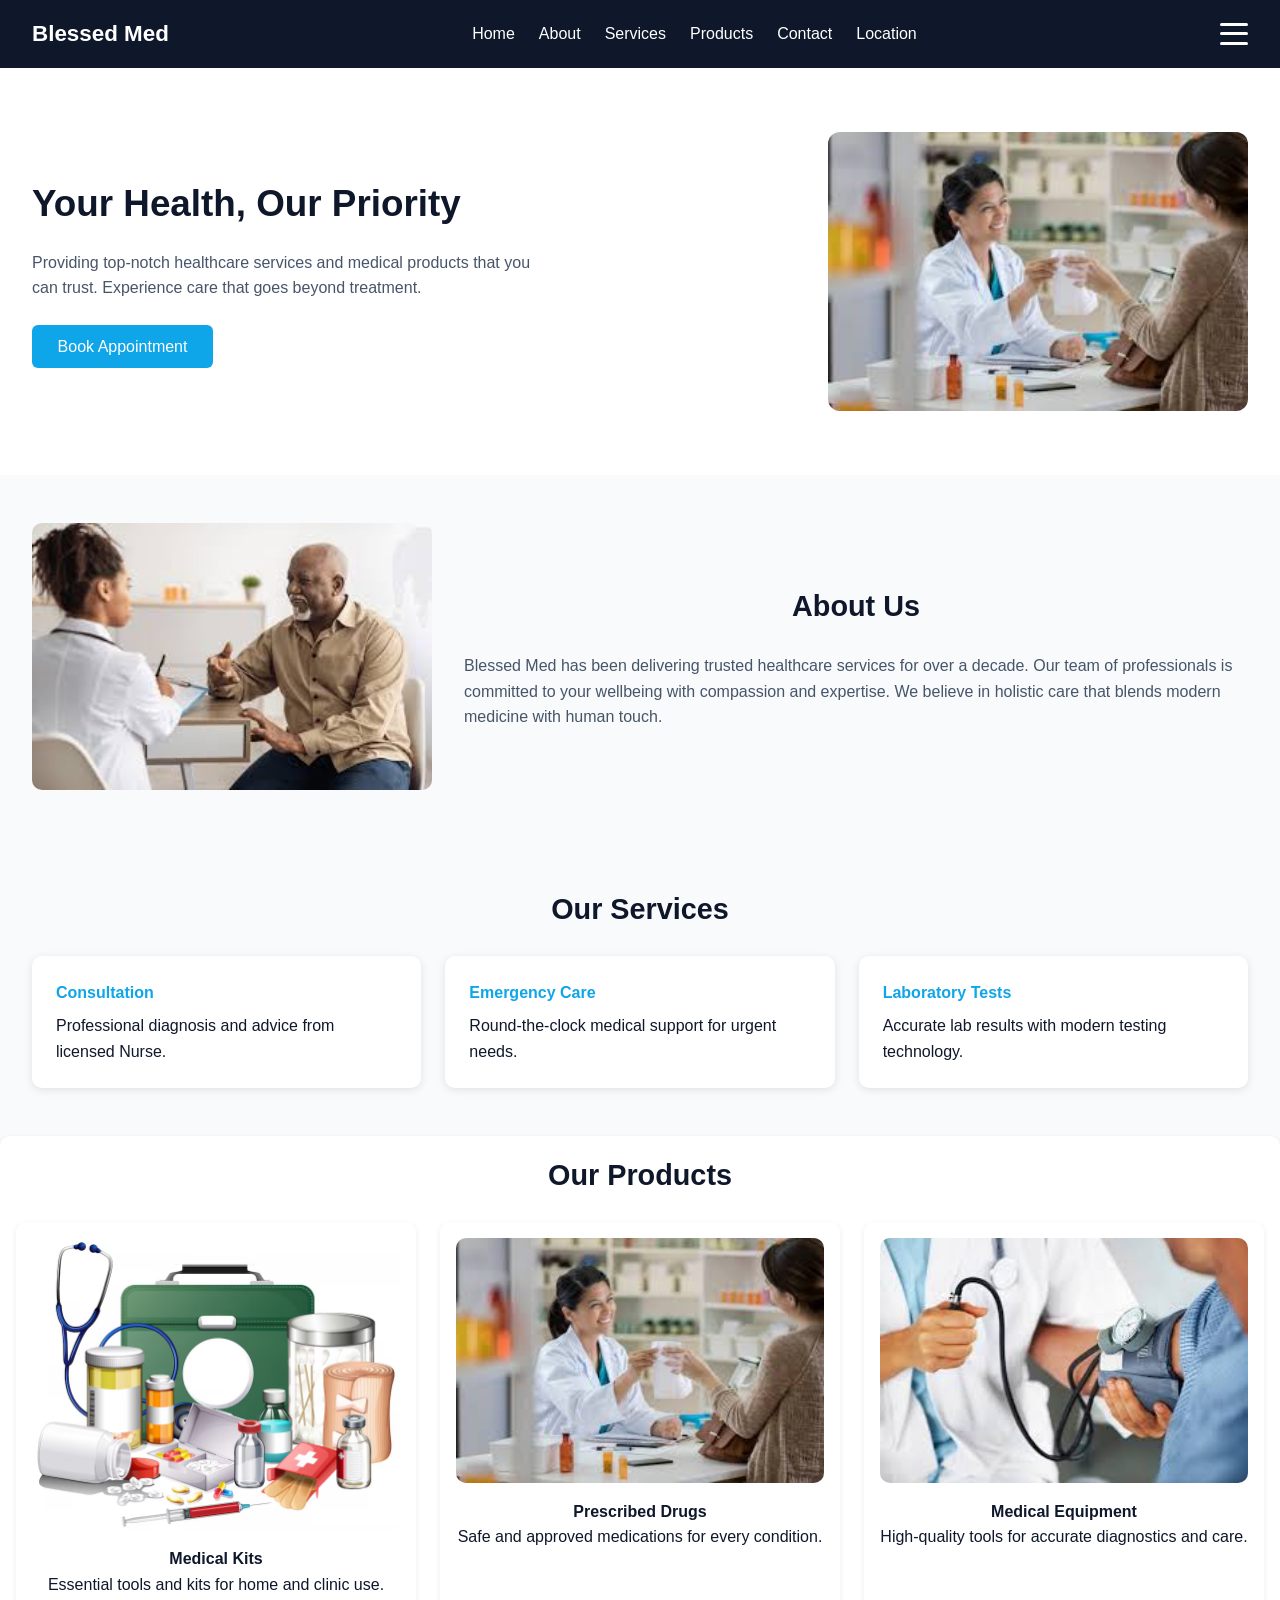
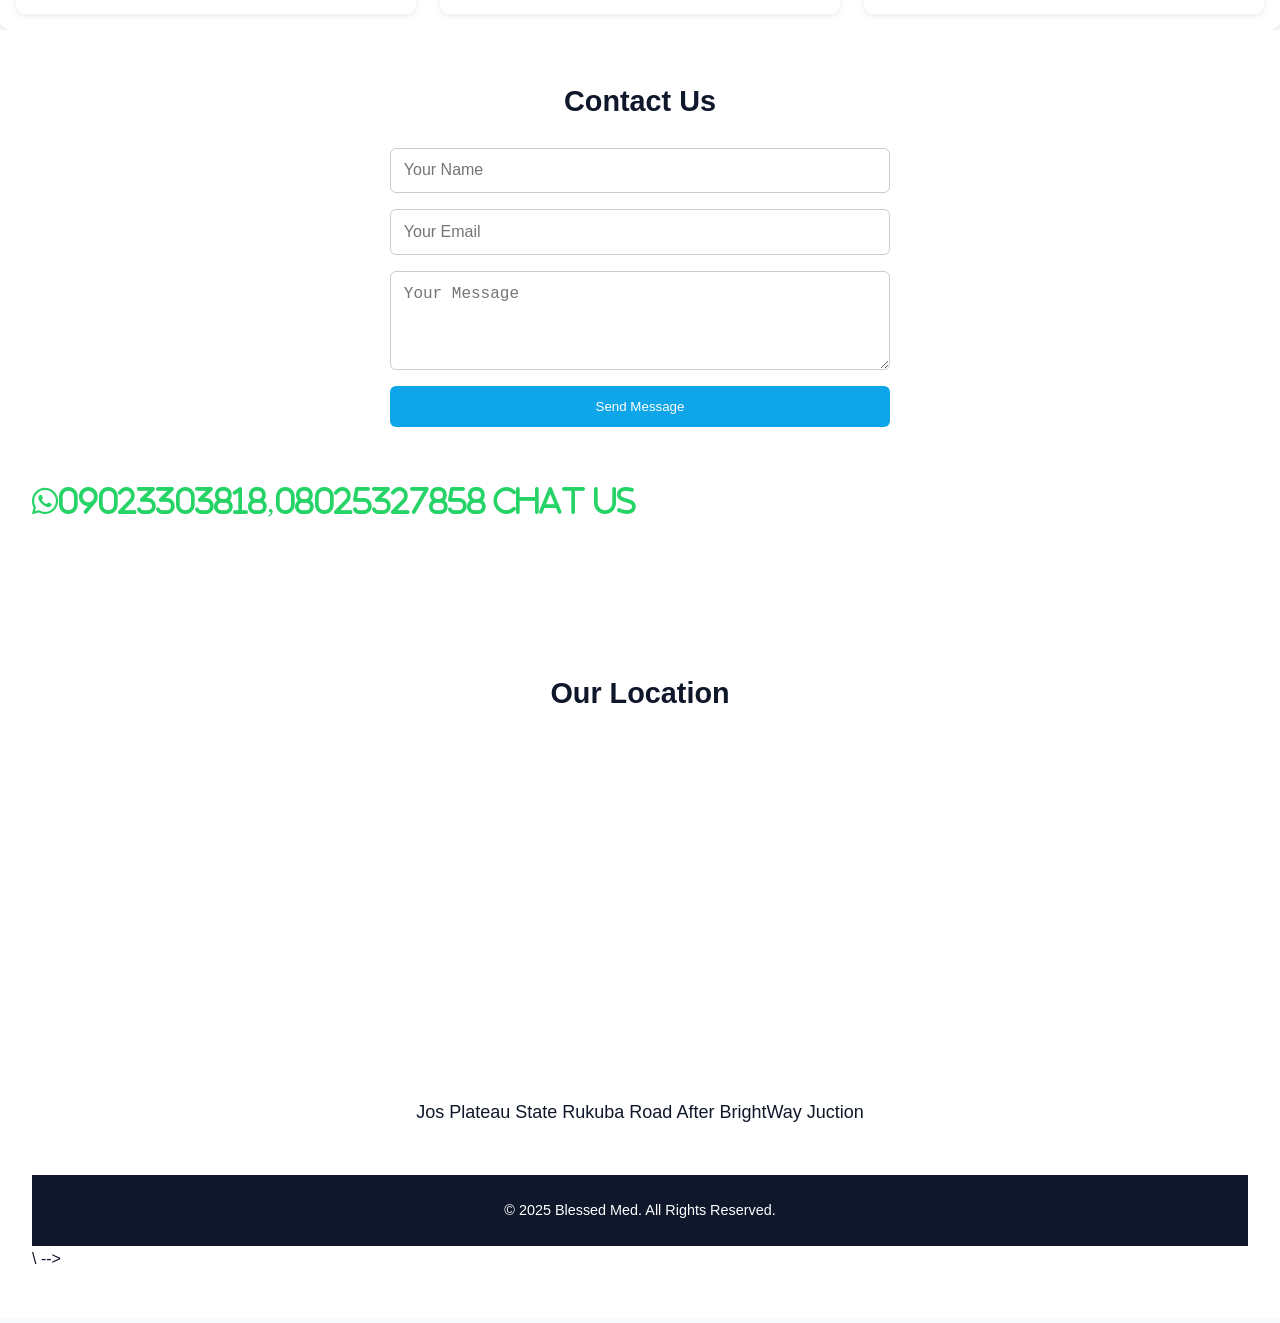
==== index.html @ 8f045bd2 "fourth commit" ====
<!DOCTYPE html>
<html lang="en">
<head>
    <meta charset="UTF-8">
    <meta name="viewport" content="width=device-width, initial-scale=1.0">
    <title>Medical</title>
    <link rel="stylesheet" href="stlyes.css">
    <link rel="stylesheet" href="https://cdnjs.cloudflare.com/ajax/libs/font-awesome/6.5.0/css/all.min.css">

</head>
<body>
<header>
  <h1>Blessed Med</h1>
  <nav>
    <a href="#home">Home</a>
    <a href="#about">About</a>
    <a href="#services">Services</a>
    <a href="#product">Products</a>
    <a href="#contact">Contact</a>
    <a href="#location">Location</a>
  </nav>

  <button class="hamburger" aria-label="menu">
    <span></span><span></span><span></span>
  </button>

  <div class="nav-links">
    <a href="#home">Home</a>
    <a href="#about">About</a>
    <a href="#services">Services</a>
    <a href="#product">Products</a>
    <a href="#contact">Contact</a>
    <a href="#location">Location</a>
  </div>
</header>

<section class="hero" id="home">
  <div class="hero-text">
    <h2>Your Health, Our Priority</h2>
    <p>Providing top-notch healthcare services and medical products that you can trust. 
    Experience care that goes beyond treatment.</p>
    <button>Book Appointment</button>
  </div>
  <img src="images.jpg" alt="doctor">
</section>

<section class="about" id="about">
  <img src="download.jpg" alt="about doctor">
  <div class="about-text">
    <h3 class="section-title">About Us</h3>
    <p>Blessed Med has been delivering trusted healthcare services for over a decade. 
       Our team of professionals is committed to your wellbeing with compassion and expertise. 
       We believe in holistic care that blends modern medicine with human touch.</p>
  </div>
</section>

<section class="services" id="services">
  <h3 class="section-title">Our Services</h3>
  <div class="service-grid">
    <div class="card">
      <h4>Consultation</h4>
      <p>Professional diagnosis and advice from licensed Nurse.</p>
    </div>
    <div class="card">
      <h4>Emergency Care</h4>
      <p>Round-the-clock medical support for urgent needs.</p>
    </div>
    <div class="card">
      <h4>Laboratory Tests</h4>
      <p>Accurate lab results with modern testing technology.</p>
    </div>
  </div>
</section>

<section class="product" id="product">
  <h3 class="section-title">Our Products</h3>
  <div class="product-grid">
    <div class="product">
      <img src="many-medical-equipments-medicine-white-background_1308-43331.jpg" alt="Medical supplies">
      <h4>Medical Kits</h4>
      <p>Essential tools and kits for home and clinic use.</p>
    </div>
    <div class="product">
      <img src="images.jpg" alt="Medicine">
      <h4>Prescribed Drugs</h4>
      <p>Safe and approved medications for every condition.</p>
    </div>
    <div class="product">
      <img src="images (1).jpg" alt="Equipment">
      <h4>Medical Equipment</h4>
      <p>High-quality tools for accurate diagnostics and care.</p>
    </div>
  </div>
</section>

<section class="contact" id="contact">
  <h3 class="section-title">Contact Us</h3>
  <form>
    <input type="text" placeholder="Your Name" required>
    <input type="email" placeholder="Your Email" required>
    <textarea rows="4" placeholder="Your Message"></textarea>
    <button type="submit">Send Message</button>
  </form>
  <br><br>
  

<div class="number">
  <i class="fa-brands fa-whatsapp">09023303818,08025327858 Chat Us</i>
</div>
  
  <!-- <div class="contact info">
    For more information Here is our contact details <br>
    WhatsApp no:. <br>

    Email Adrress :divinedivinefavour9@gmail.com


  </div>
</section> -->

<section>
  <div>
    
  </div>
</section>

<section class="location" id="location">
  <h3 class="section-title">Our Location</h3>
  <iframe 
    src="https://www.google.com/maps/place/Brightway+Junction/@9.9276254,8.8553829,16.98z/data=!4m6!3m5!1s0x105373eff0c542db:0x79191d7c05453901!8m2!3d9.9276564!4d8.8579765!16s%2Fg%2F11gt9wjpm_?entry=ttu&g_ep=EgoyMDI1MTAyOS4yIKXMDSoASAFQAw%3D%3D" 
    width="100%" height="400" style="border:0; border-radius:8px;" 
    allowfullscreen="" loading="lazy" referrerpolicy="no-referrer-when-downgrade">
  </iframe>

  <div class="h1 ">
    Jos Plateau State Rukuba Road After BrightWay Juction
  </div>
</section>

<footer>
  &copy; 2025 Blessed Med. All Rights Reserved.
</footer>

<script>
  const hamburger = document.querySelector('.hamburger');
  const navMenu = document.querySelector('.nav-links');

  hamburger.addEventListener('click', () => {
    hamburger.classList.toggle('active');
    navMenu.classList.toggle('active');
  });

  document.querySelectorAll('.nav-links a').forEach(link =>
    link.addEventListener('click', () => {
      hamburger.classList.remove('active');
      navMenu.classList.remove('active');
    })
  );
</script>




</body>
</html>











\






 -->
---- stlyes.css ----
/* === Base === */
   :root {
    --primary: #0ea5e9;
    --dark: #0f172a;
    --light: #f8fafc;
  }
  * { box-sizing: border-box; margin:0; padding:0; }
  body { font-family: 'Segoe UI', Arial, sans-serif; background:var(--light); color:var(--dark); line-height:1.6; }

  /* ===== HEADER ===== */
  header {
    background:var(--dark);
    color:#fff;
    display:flex;
    align-items:center;
    justify-content:space-between;
    padding:1rem 2rem;
    position:sticky; top:0;
    z-index:1000;
  }
  header h1 { font-size:1.4rem; font-weight:600; }

  nav { display:flex; gap:1.5rem; }
  nav a {
    color:#fff; text-decoration:none;
    transition:color .2s;
  }
  nav a:hover { color:var(--primary); }

  /* ===== HAMBURGER ===== */
  .hamburger {
   display: flex;
    width:28px; height:22px;
    background:none; border:none;
    cursor:pointer; position:relative;
  align-items: center;
  gap: 1rem;
}

  
  .hamburger span {
    position:absolute; left:0; right:0;
    height:3px; background:#fff;
    border-radius:2px; transition:.3s;
  }
  .hamburger span:nth-child(1){ top:0; }
  .hamburger span:nth-child(2){ top:9px; }
  .hamburger span:nth-child(3){ bottom:0; }
  .hamburger.active span:nth-child(1){ transform:rotate(45deg) translateY(9px); }
  .hamburger.active span:nth-child(2){ opacity:0; }
  .hamburger.active span:nth-child(3){ transform:rotate(-45deg) translateY(-9px); }

  /* Mobile nav menu */
  .nav-links {
    position:fixed; top:0; right:-100%;
    width:60%; height:100%;
    background:var(--dark);
    display:flex; flex-direction:column;
    align-items:center; justify-content:center;
    gap:1.5rem; transition:right .3s;
  }
  .nav-links.active { right:0; }

  /* ===== HERO ===== */
  .hero {
    display:flex; align-items:center; justify-content:space-between;
    padding:4rem 2rem; background:#fff;
    flex-wrap:wrap;
  }
  .hero-text { max-width:500px; }
  .hero-text h2 { font-size:2.3rem; margin-bottom:1rem; }
  .hero-text p { color:#475569; margin-bottom:1.5rem; }
  .hero-text button {
    background:var(--primary); color:#fff; border:none;
    padding:.8rem 1.6rem; border-radius:6px; font-size:1rem; cursor:pointer;
    transition:background .2s;
  }
  .hero-text button:hover { background:#0284c7; }
  .hero img { width:420px; max-width:100%; border-radius:12px; }

  /* ===== SECTIONS ===== */
  section { padding:3rem 2rem; }
  h3.section-title { text-align:center; font-size:1.8rem; margin-bottom:1.5rem; }

  /* About */
  .about { background:var(--light); display:flex; gap:2rem; flex-wrap:wrap; align-items:center; }
  .about img { width:400px; max-width:100%; border-radius:10px; }
  .about-text { flex:1; }
  .about-text p { color:#475569; }

  /* Services */
  .service-grid {
    display:grid;
    grid-template-columns:repeat(auto-fit,minmax(250px,1fr));
    gap:1.5rem;
  }
  .card {
    background:#fff; border-radius:10px; padding:1.5rem;
    box-shadow:0 2px 8px rgba(0,0,0,0.1);
  }
  .card h4 { margin-bottom:.5rem; color:var(--primary); }

  /* Product */
  .product-grid {
    display:grid; grid-template-columns:repeat(auto-fit,minmax(250px,1fr));
    gap:1.5rem;
  }
  .product {
    background:#fff; border-radius:10px; padding:1rem;
    text-align:center; box-shadow:0 2px 6px rgba(0,0,0,0.08);
  }
  .product img { width:100%; border-radius:10px; margin-bottom:.5rem; }

  /* Contact */
  .contact { background:#fff; }
  .contact form {
    max-width:500px; margin:0 auto; display:flex; flex-direction:column; gap:1rem;
  }
  .contact input, .contact textarea {
    padding:.8rem; border:1px solid #ccc; border-radius:6px;
    font-size:1rem; width:100%;
  }
  .contact button {
    background:var(--primary); color:#fff; border:none;
    padding:.8rem; border-radius:6px; cursor:pointer;
  }
  .contact button:hover { background:#0284c7; }

  /* Location */
  .location iframe {
    width:100%; height:350px; border:0; border-radius:8px;
    
  }
.h1{
  text-align: center;
  font-size: large;
}

.fa-whatsapp {
  color: #25D366;
  font-size: 30px;
  justify-content: center;
}

.number{
  color: black;
  font-size: 30px;
}

.contact info{
  text-align: center;
  color: #0f172a;
  justify-content: center;
  display: inline-flex;
}


    /* .location iframe { height: 400px; } */


  /* Footer */
  footer {
    background:var(--dark); color:#fff;
    text-align:center; padding:1.5rem; font-size:.9rem;
  }

  /* ===== MEDIA QUERIES ===== */
  @media (max-width:900px){
    .hero { flex-direction:column; text-align:center; }
    .hero img { margin-top:2rem; }
    .about { flex-direction:column; text-align:center; }
  }
  @media (max-width:700px){
    nav { display:none; }
    .hamburger { display:block; }
  }
  @media (max-width:480px){
    .hero-text h2 { font-size:1.8rem; }
    h3.section-title { font-size:1.5rem; }
  }
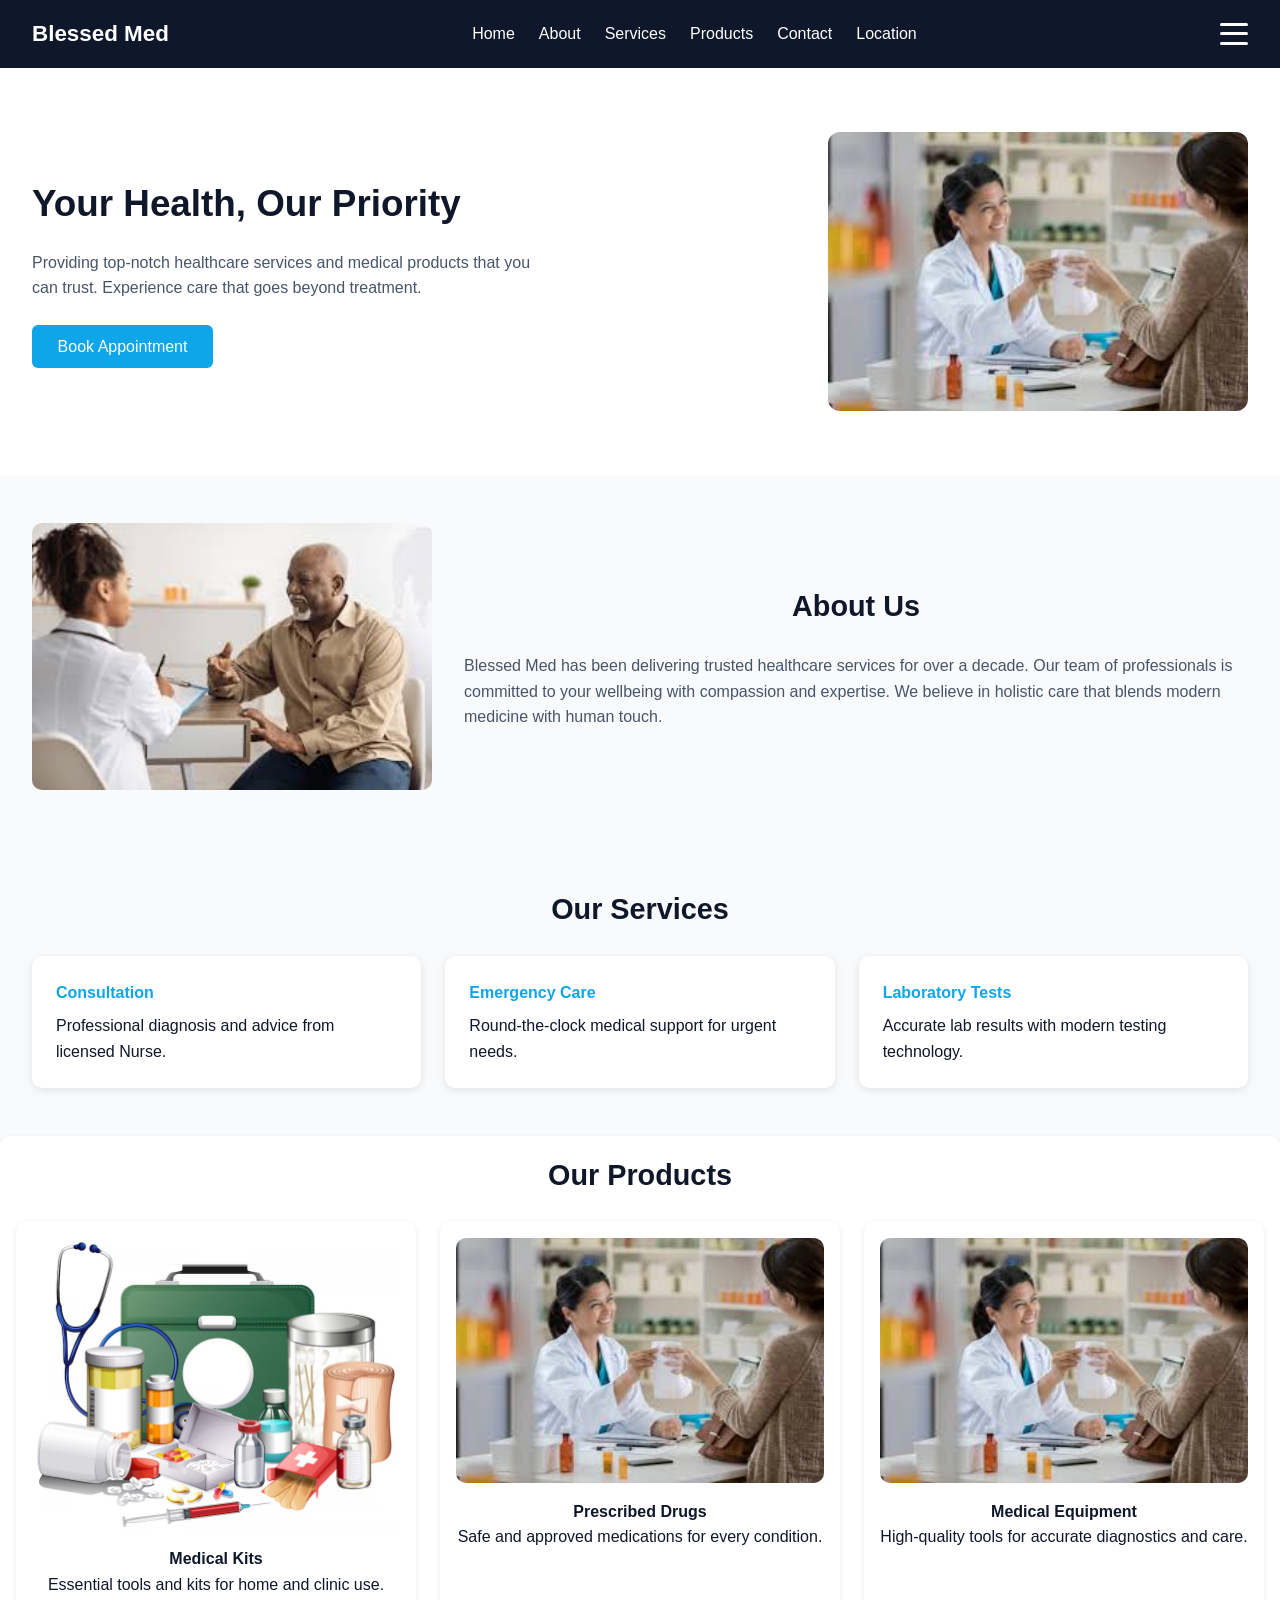
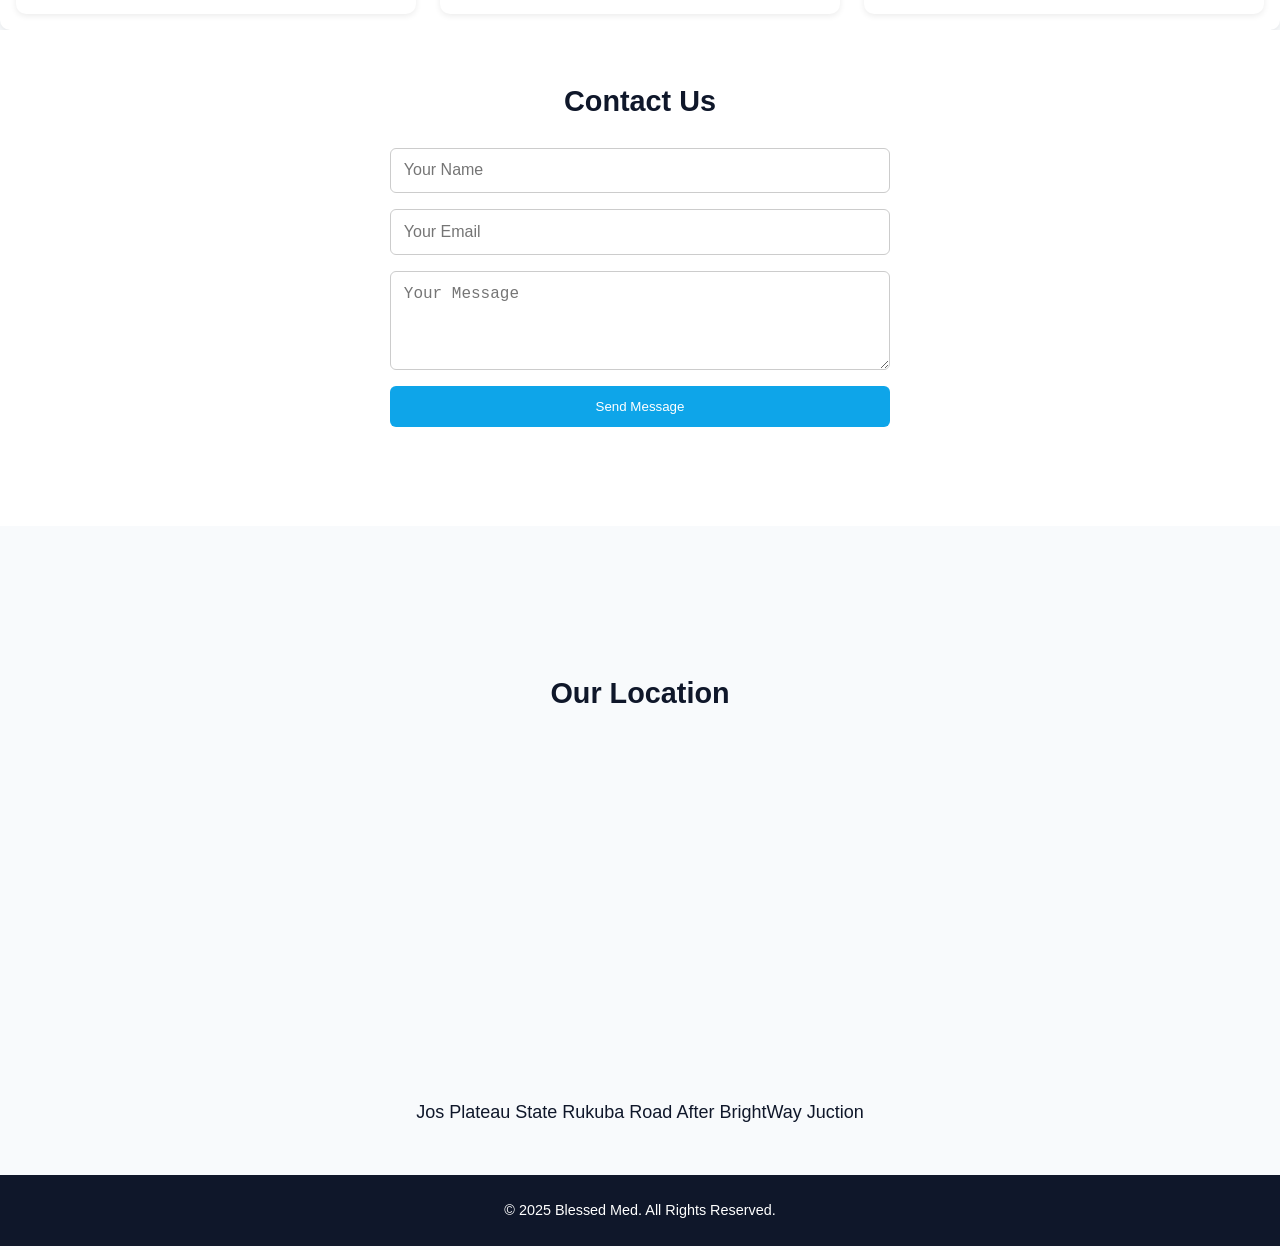
==== commit ff562795: "changes" ====
--- a/index.html
+++ b/index.html
@@ -86,7 +86,7 @@
       <p>Safe and approved medications for every condition.</p>
     </div>
     <div class="product">
-      <img src="images (1).jpg" alt="Equipment">
+      <img src="images.jpg" alt="Equipment">
       <h4>Medical Equipment</h4>
       <p>High-quality tools for accurate diagnostics and care.</p>
     </div>
@@ -104,19 +104,8 @@
   <br><br>
   
 
-<div class="number">
-  <i class="fa-brands fa-whatsapp">09023303818,08025327858 Chat Us</i>
-</div>
-  
-  <!-- <div class="contact info">
-    For more information Here is our contact details <br>
-    WhatsApp no:. <br>
-
-    Email Adrress :divinedivinefavour9@gmail.com
-
-
-  </div>
-</section> -->
+
+</section> 
 
 <section>
   <div>
@@ -174,55 +163,55 @@
 
 
 
-\
-
-
-
-
-
-
- -->
-
-
-
-
-
-
-
-
-
-
-
-
-
-
-
-
-
-
-
-
-
-
-
-
-
-
-
-
-
-
-
-
-
-
-
-
-
-
-
-
-
-
-
-
+
+
+
+
+
+
+
+ 
+
+
+
+
+
+
+
+
+
+
+
+
+
+
+
+
+
+
+
+
+
+
+
+
+
+
+
+
+
+
+
+
+
+
+
+
+
+
+
+
+
+
+
+
--- a/stlyes.css
+++ b/stlyes.css
@@ -97,6 +97,7 @@
   .card {
     background:#fff; border-radius:10px; padding:1.5rem;
     box-shadow:0 2px 8px rgba(0,0,0,0.1);
+    gap: 2px;
   }
   .card h4 { margin-bottom:.5rem; color:var(--primary); }
 
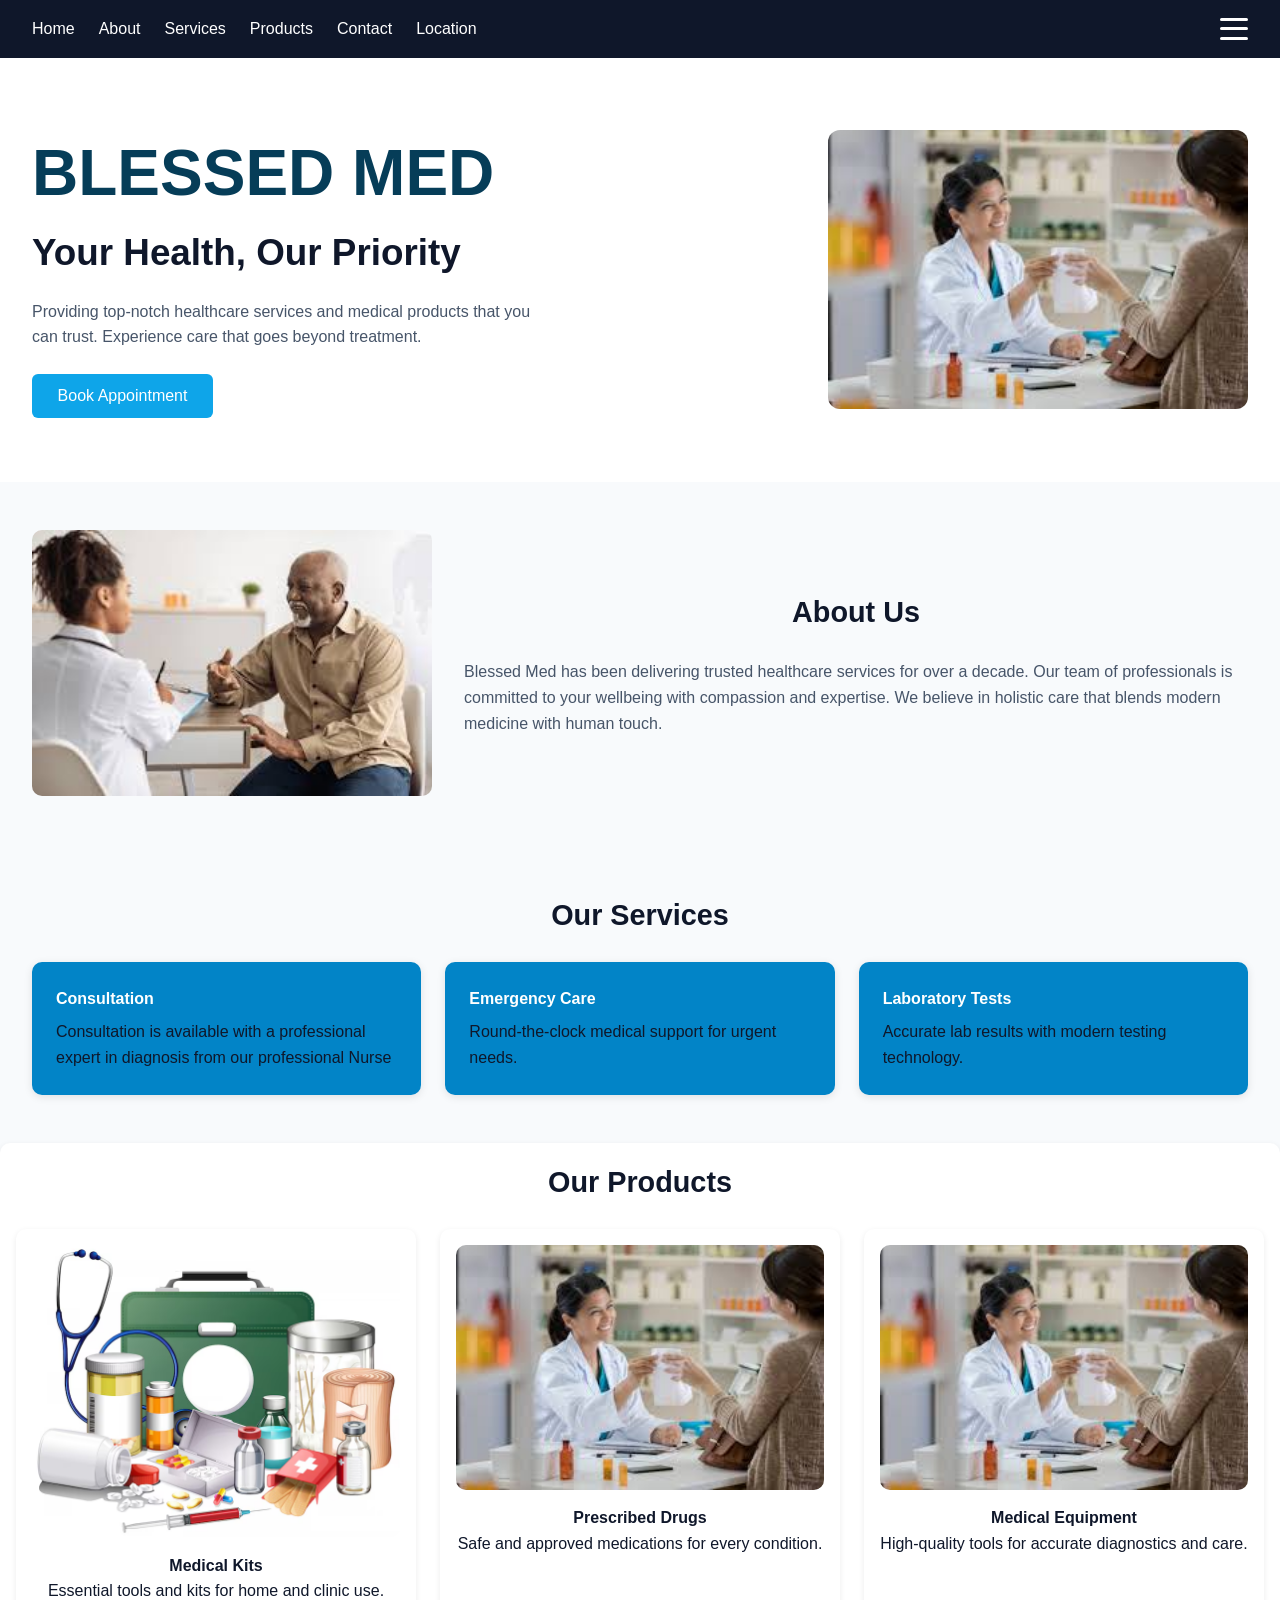
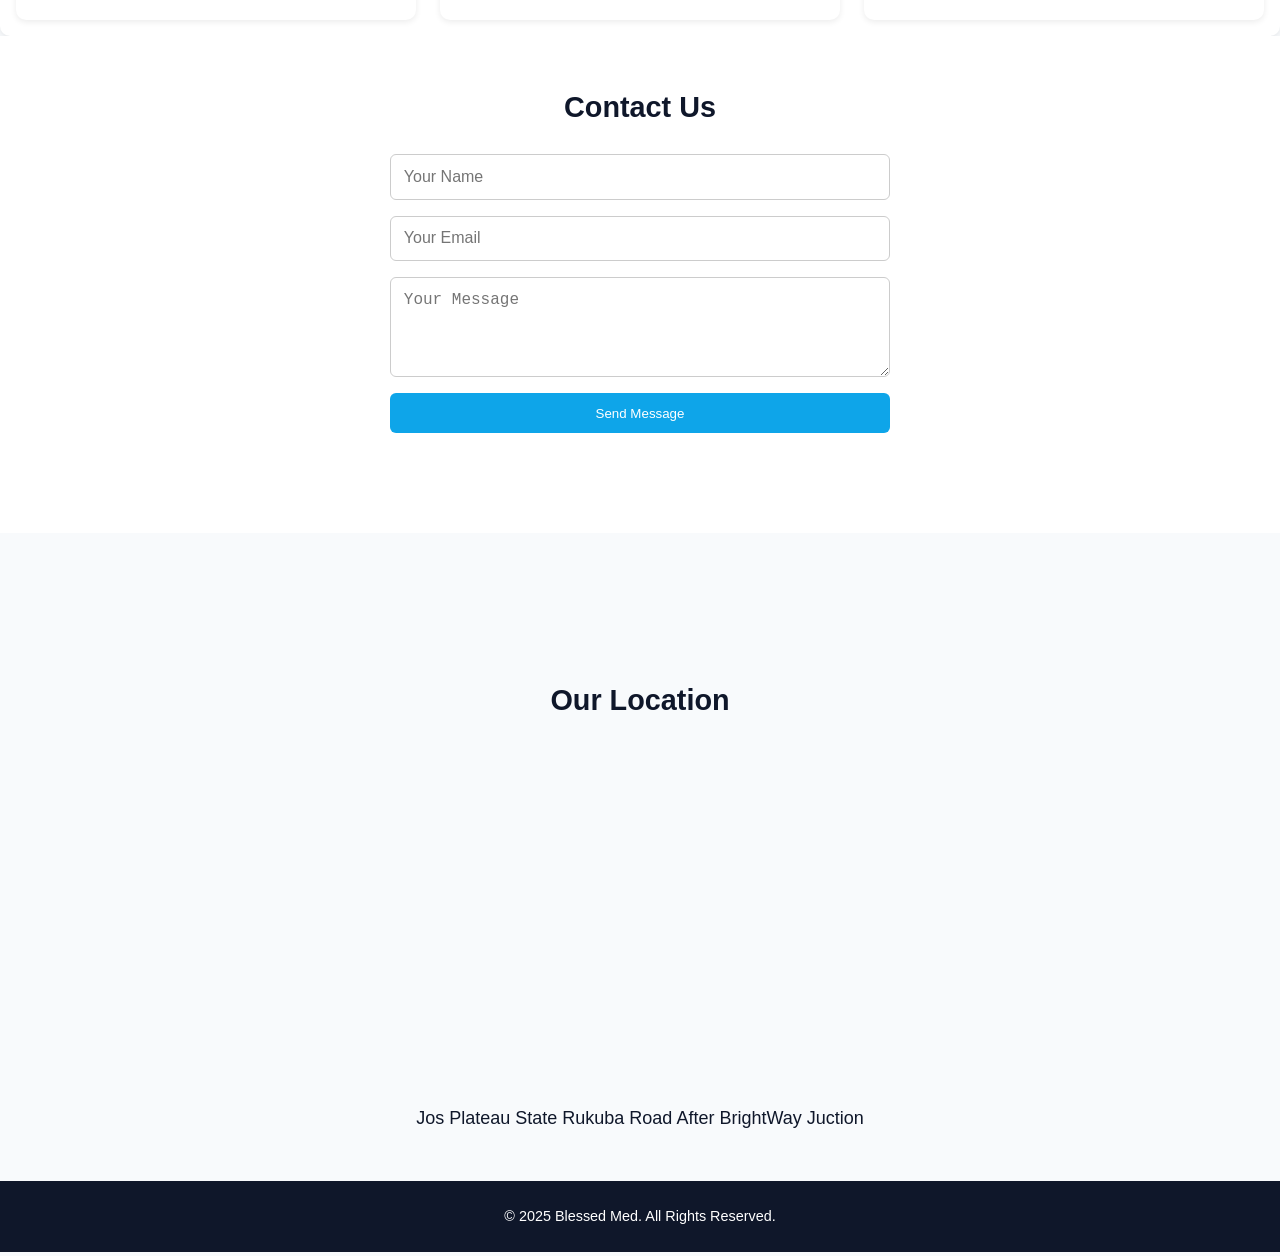
==== commit f414d879: "adding of  page" ====
--- a/index.html
+++ b/index.html
@@ -4,13 +4,14 @@
     <meta charset="UTF-8">
     <meta name="viewport" content="width=device-width, initial-scale=1.0">
     <title>Medical</title>
+    <a href="MEDICAL WEBSITE"></a>
     <link rel="stylesheet" href="stlyes.css">
     <link rel="stylesheet" href="https://cdnjs.cloudflare.com/ajax/libs/font-awesome/6.5.0/css/all.min.css">
 
 </head>
 <body>
 <header>
-  <h1>Blessed Med</h1>
+
   <nav>
     <a href="#home">Home</a>
     <a href="#about">About</a>
@@ -36,6 +37,7 @@
 
 <section class="hero" id="home">
   <div class="hero-text">
+      <h1>BLESSED MED </h1>
     <h2>Your Health, Our Priority</h2>
     <p>Providing top-notch healthcare services and medical products that you can trust. 
     Experience care that goes beyond treatment.</p>
@@ -59,7 +61,9 @@
   <div class="service-grid">
     <div class="card">
       <h4>Consultation</h4>
-      <p>Professional diagnosis and advice from licensed Nurse.</p>
+      <p>
+        Consultation is available with a professional expert in diagnosis from our professional Nurse
+      </p>
     </div>
     <div class="card">
       <h4>Emergency Care</h4>
--- a/stlyes.css
+++ b/stlyes.css
@@ -68,6 +68,7 @@
     flex-wrap:wrap;
   }
   .hero-text { max-width:500px; }
+  .hero-text h1{font-size: 4rem ; color:#063d58 ;}
   .hero-text h2 { font-size:2.3rem; margin-bottom:1rem; }
   .hero-text p { color:#475569; margin-bottom:1.5rem; }
   .hero-text button {
@@ -95,11 +96,12 @@
     gap:1.5rem;
   }
   .card {
-    background:#fff; border-radius:10px; padding:1.5rem;
+    background:#0284c7; border-radius:10px; padding:1.5rem;
     box-shadow:0 2px 8px rgba(0,0,0,0.1);
     gap: 2px;
+    /* color: ; */
   }
-  .card h4 { margin-bottom:.5rem; color:var(--primary); }
+  .card h4 { margin-bottom:.5rem; color:white; }
 
   /* Product */
   .product-grid {
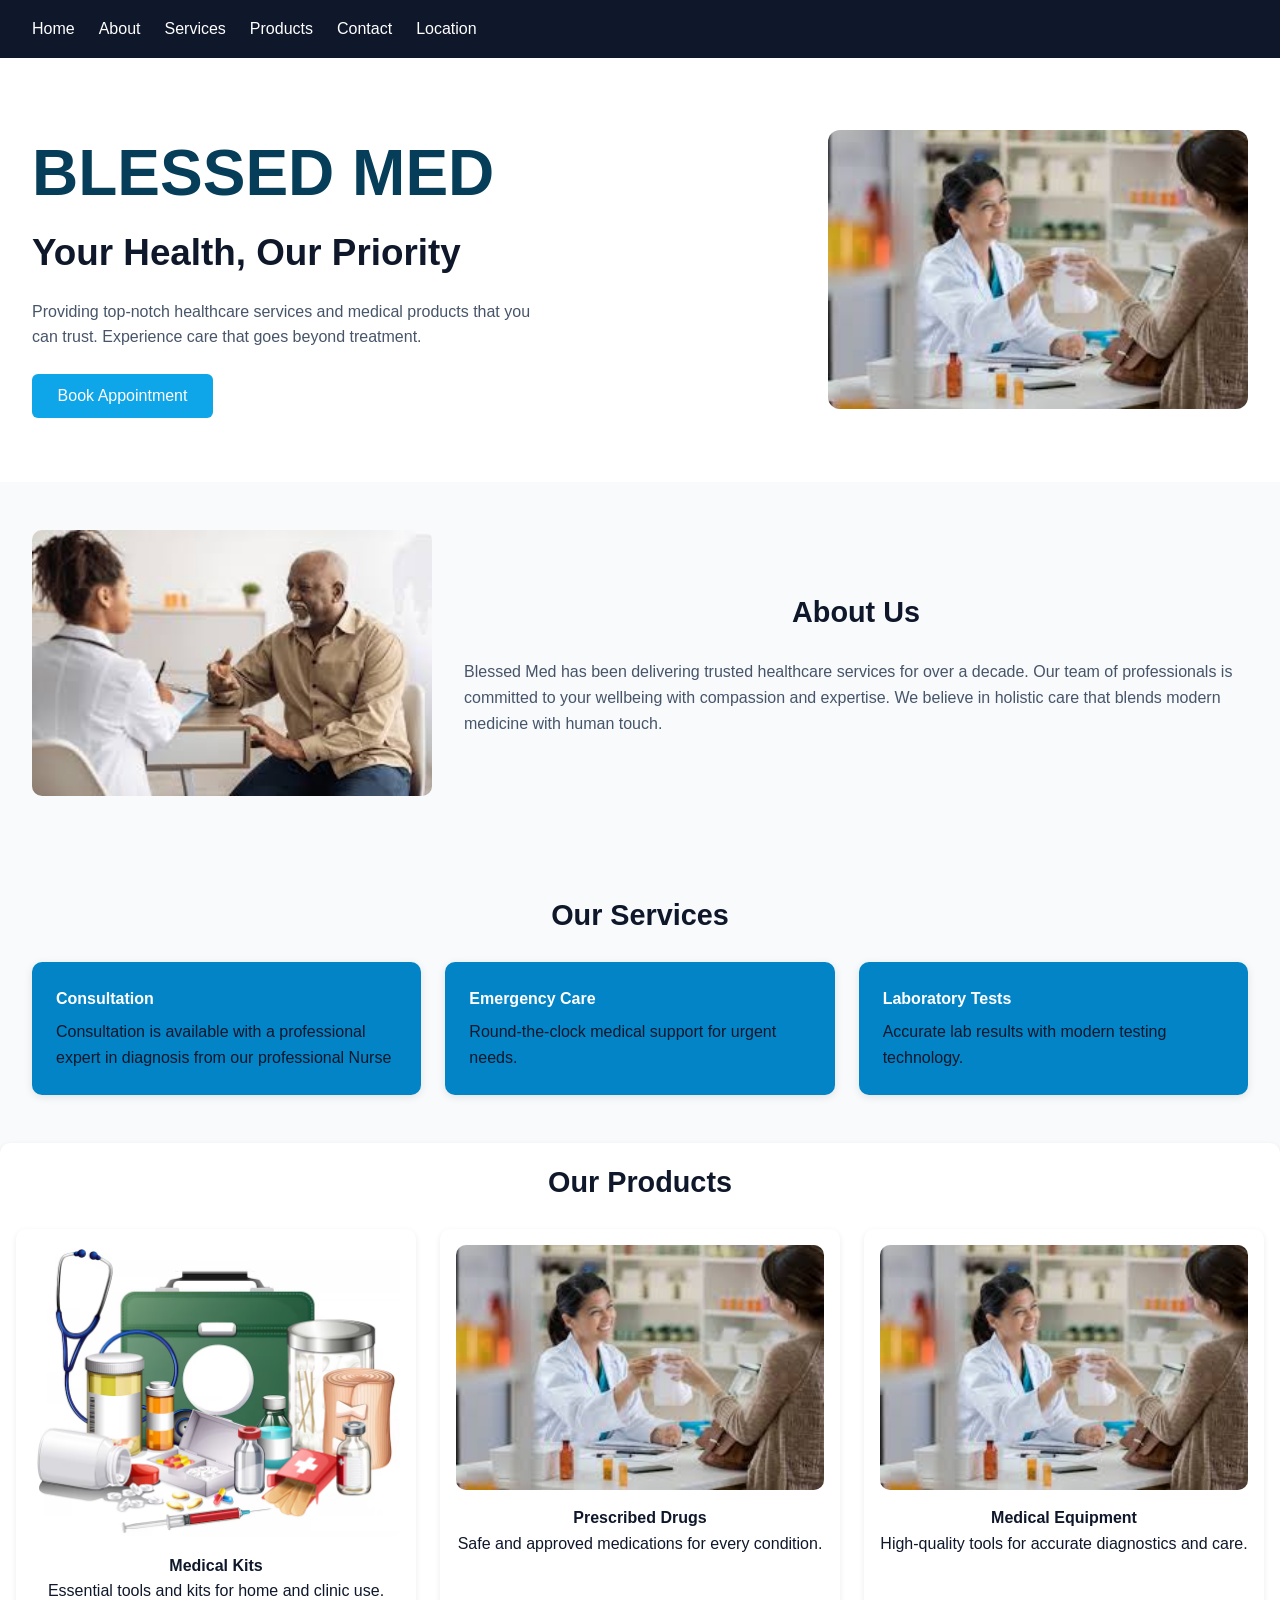
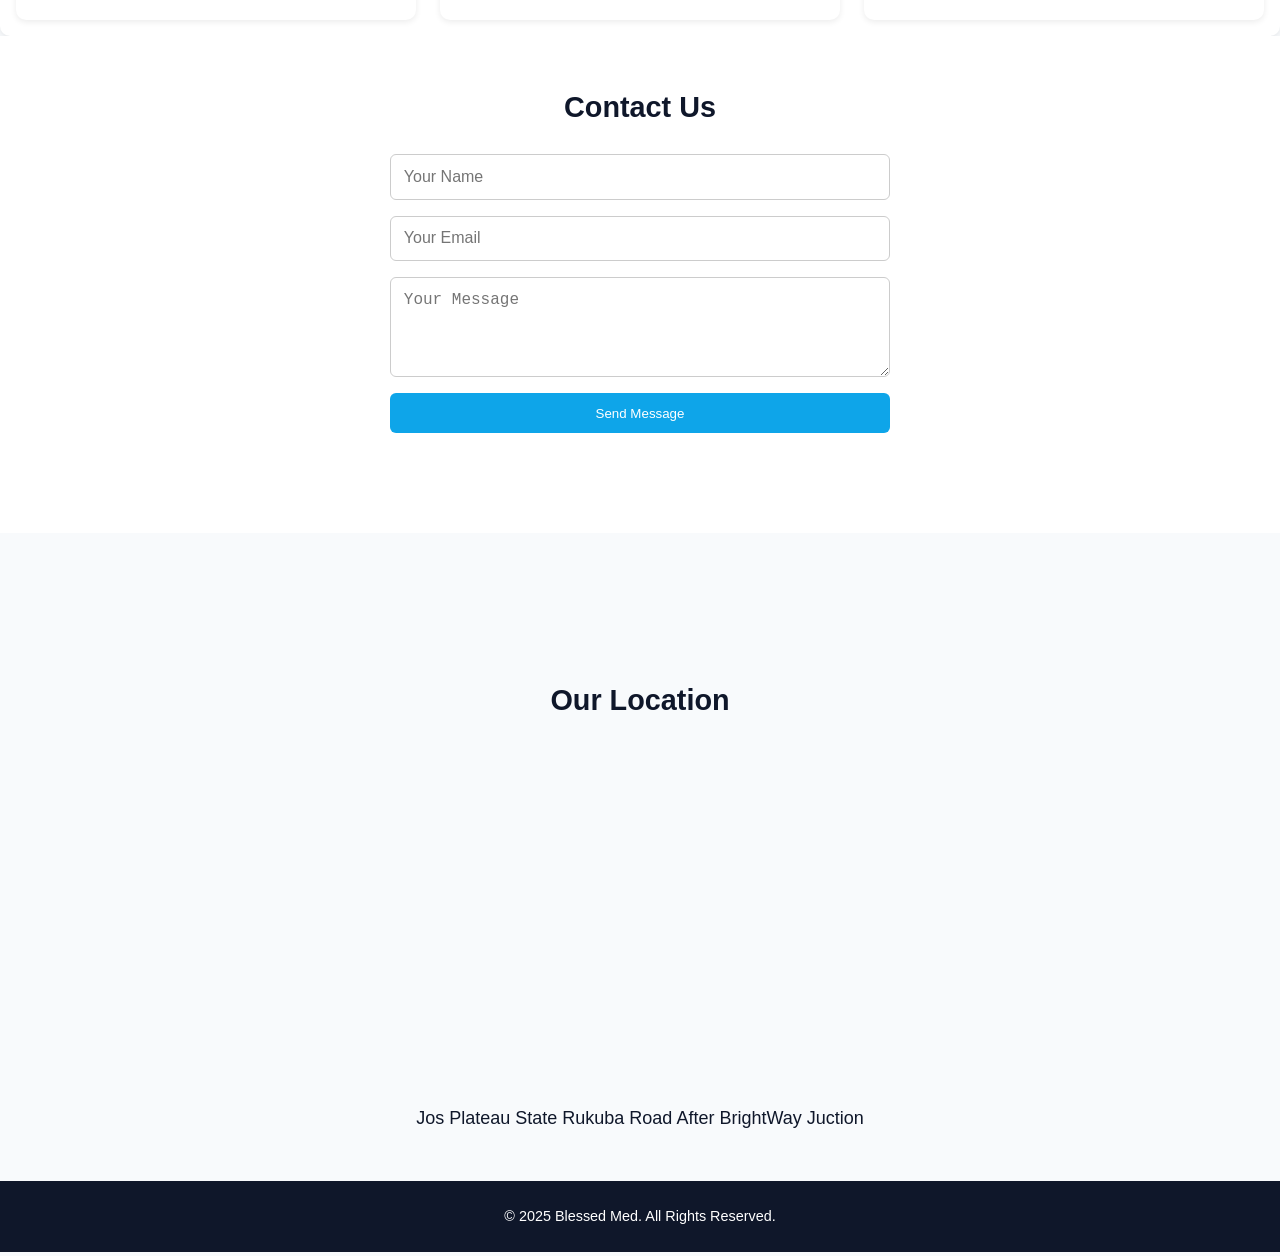
==== commit 7f2f0718: "made changes" ====
--- a/index.html
+++ b/index.html
@@ -4,7 +4,6 @@
     <meta charset="UTF-8">
     <meta name="viewport" content="width=device-width, initial-scale=1.0">
     <title>Medical</title>
-    <a href="MEDICAL WEBSITE"></a>
     <link rel="stylesheet" href="stlyes.css">
     <link rel="stylesheet" href="https://cdnjs.cloudflare.com/ajax/libs/font-awesome/6.5.0/css/all.min.css">
 
@@ -41,7 +40,13 @@
     <h2>Your Health, Our Priority</h2>
     <p>Providing top-notch healthcare services and medical products that you can trust. 
     Experience care that goes beyond treatment.</p>
-    <button>Book Appointment</button>
+
+    <a href="appointment.html">
+
+  <button> Book Appointment</button>
+</a>
+
+    
   </div>
   <img src="images.jpg" alt="doctor">
 </section>
@@ -120,7 +125,7 @@
 <section class="location" id="location">
   <h3 class="section-title">Our Location</h3>
   <iframe 
-    src="https://www.google.com/maps/place/Brightway+Junction/@9.9276254,8.8553829,16.98z/data=!4m6!3m5!1s0x105373eff0c542db:0x79191d7c05453901!8m2!3d9.9276564!4d8.8579765!16s%2Fg%2F11gt9wjpm_?entry=ttu&g_ep=EgoyMDI1MTAyOS4yIKXMDSoASAFQAw%3D%3D" 
+    src="https://www.google.com/maps/place/Brightway+Junction/@9.9276254,8.8553829,17z/data=!4m6!3m5!1s0x105373eff0c542db:0x79191d7c05453901!8m2!3d9.9276564!4d8.8579765!16s%2Fg%2F11gt9wjpm_?entry=ttu&g_ep=EgoyMDI1MTAyOS4yIKXMDSoASAFQAw%3D%3D" 
     width="100%" height="400" style="border:0; border-radius:8px;" 
     allowfullscreen="" loading="lazy" referrerpolicy="no-referrer-when-downgrade">
   </iframe>
@@ -133,22 +138,15 @@
 <footer>
   &copy; 2025 Blessed Med. All Rights Reserved.
 </footer>
-
 <script>
-  const hamburger = document.querySelector('.hamburger');
-  const navMenu = document.querySelector('.nav-links');
-
-  hamburger.addEventListener('click', () => {
-    hamburger.classList.toggle('active');
-    navMenu.classList.toggle('active');
-  });
-
-  document.querySelectorAll('.nav-links a').forEach(link =>
-    link.addEventListener('click', () => {
-      hamburger.classList.remove('active');
-      navMenu.classList.remove('active');
-    })
-  );
+
+const hamburger = document.querySelector('.hamburger-menu');
+const navLinks = document.querySelector('.nav-links');
+
+hamburger.addEventListener('click', () => {
+  navLinks.classList.toggle('active');
+});
+
 </script>
 
 
--- a/stlyes.css
+++ b/stlyes.css
@@ -13,7 +13,7 @@
     color:#fff;
     display:flex;
     align-items:center;
-    justify-content:space-between;
+    justify-content:space-betwevgen;
     padding:1rem 2rem;
     position:sticky; top:0;
     z-index:1000;
@@ -75,6 +75,7 @@
     background:var(--primary); color:#fff; border:none;
     padding:.8rem 1.6rem; border-radius:6px; font-size:1rem; cursor:pointer;
     transition:background .2s;
+    
   }
   .hero-text button:hover { background:#0284c7; }
   .hero img { width:420px; max-width:100%; border-radius:12px; }
@@ -172,12 +173,19 @@
     .hero { flex-direction:column; text-align:center; }
     .hero img { margin-top:2rem; }
     .about { flex-direction:column; text-align:center; }
+    
+    
   }
   @media (max-width:700px){
     nav { display:none; }
-    .hamburger { display:block; }
+    
   }
   @media (max-width:480px){
     .hero-text h2 { font-size:1.8rem; }
     h3.section-title { font-size:1.5rem; }
-  }+    
+  }
+    @media (min-width:900px){
+    
+    .hamburger { display:none; }
+    }
